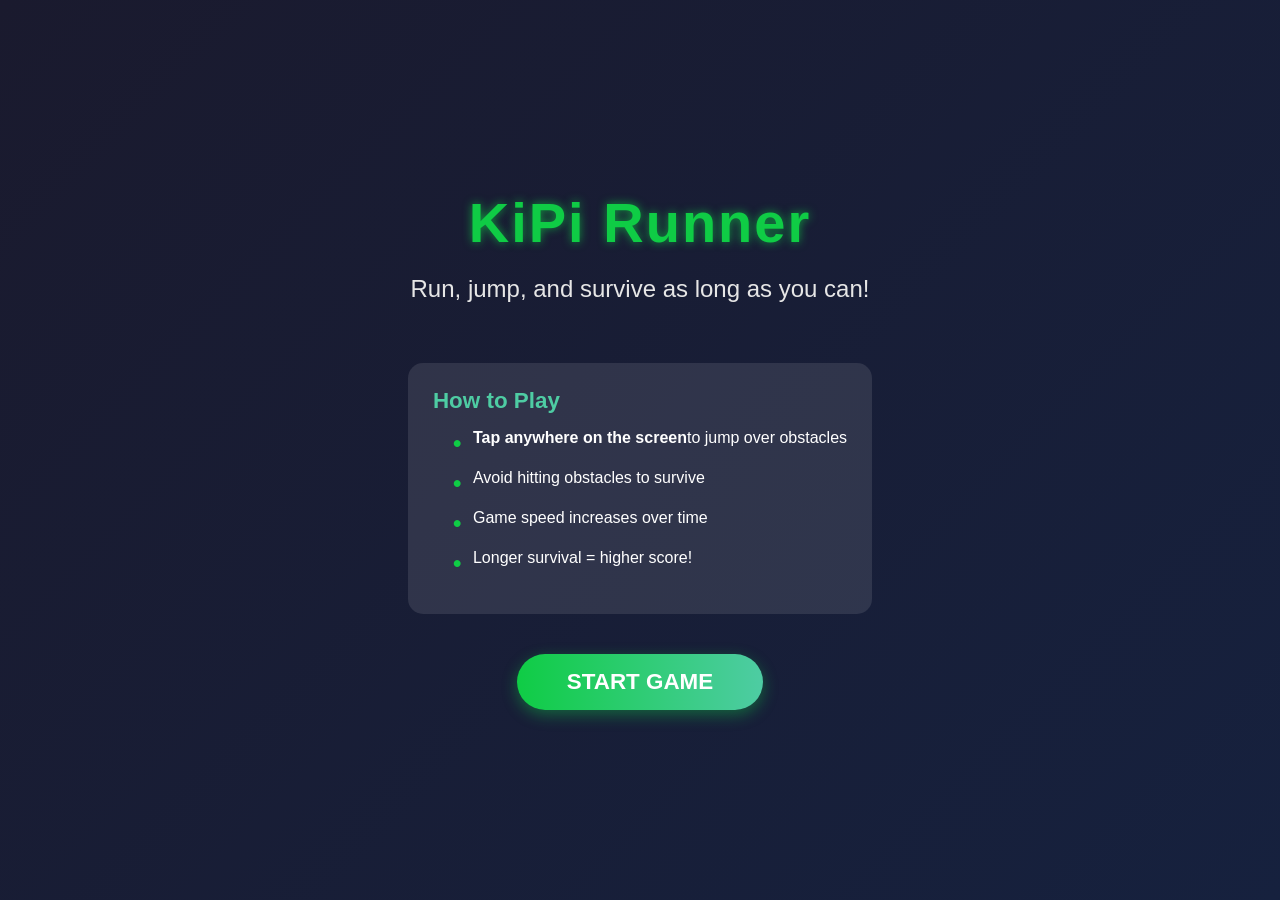
==== index.html @ 5b5e373e "Add files via upload" ====
<!DOCTYPE html>
<html lang="en">
<head>
  <meta charset="UTF-8" />
  <meta 
    name="viewport"
    content="width=device-width, initial-scale=1, maximum-scale=1, user-scalable=no"
  />
  <meta name="screen-orientation" content="landscape" />
  <title>KiPi Runner</title>
  <style>
    * {
      box-sizing: border-box;
      margin: 0;
      padding: 0;
      font-family: 'Segoe UI', Tahoma, Geneva, Verdana, sans-serif;
      touch-action: manipulation;
    }
    
    body {
      margin: 0;
      overflow: hidden;
      background: #1a1a2e;
      color: white;
      -webkit-tap-highlight-color: transparent;
    }

    canvas {
      display: block;
      touch-action: none;
    }

    .overlay {
      position: absolute;
      top: 0; 
      left: 0;
      width: 100%; 
      height: 100%;
      background: linear-gradient(135deg, #1a1a2e, #16213e);
      display: flex;
      flex-direction: column;
      align-items: center;
      justify-content: center;
      z-index: 10;
      text-align: center;
      padding: 20px;
      opacity: 1;
      transition: opacity 0.5s ease;
    }

    .overlay.hidden {
      opacity: 0;
      pointer-events: none;
    }

    .title {
      font-size: 3.5rem;
      margin-bottom: 20px;
      color: #0fcc45;
      text-shadow: 0 0 10px rgba(15, 204, 69, 0.7);
      letter-spacing: 2px;
    }

    .subtitle {
      font-size: 1.5rem;
      margin-bottom: 40px;
      color: #e6e6e6;
      max-width: 500px;
    }

    .instructions {
      background: rgba(255, 255, 255, 0.1);
      border-radius: 15px;
      padding: 25px;
      margin: 20px 0;
      max-width: 500px;
      text-align: left;
    }

    .instructions h3 {
      color: #4ecca3;
      margin-bottom: 15px;
      font-size: 1.4rem;
    }

    .instructions ul {
      list-style-type: none;
      padding-left: 20px;
    }

    .instructions li {
      margin: 12px 0;
      display: flex;
      align-items: flex-start;
    }

    .instructions li::before {
      content: "•";
      color: #0fcc45;
      font-weight: bold;
      display: inline-block;
      width: 20px;
      font-size: 1.5rem;
    }

    .start-btn {
      background: linear-gradient(to right, #0fcc45, #4ecca3);
      color: white;
      border: none;
      padding: 15px 50px;
      font-size: 1.4rem;
      border-radius: 50px;
      cursor: pointer;
      margin-top: 20px;
      box-shadow: 0 5px 15px rgba(15, 204, 69, 0.4);
      transition: all 0.3s ease;
      font-weight: bold;
    }

    .start-btn:hover {
      transform: translateY(-3px);
      box-shadow: 0 8px 20px rgba(15, 204, 69, 0.6);
    }

    #rotateNotice {
      position: absolute;
      top: 0; 
      left: 0;
      width: 100%; 
      height: 100%;
      background: linear-gradient(135deg, #16213e, #0f3460);
      display: none;
      flex-direction: column;
      align-items: center;
      justify-content: center;
      text-align: center;
      padding: 20px;
      z-index: 20;
      font-size: calc(16px + 2vw);
      line-height: 1.5;
    }

    .rotate-icon {
      font-size: 5rem;
      margin-bottom: 30px;
      animation: rotate 2s infinite linear;
      color: #0fcc45;
    }

    @keyframes rotate {
      from { transform: rotate(0deg); }
      to { transform: rotate(90deg); }
    }

    .game-stats {
      position: absolute;
      top: 20px;
      left: 20px;
      z-index: 5;
      pointer-events: none;
    }

    .stat {
      font-size: 1.2rem;
      margin-bottom: 10px;
      background: rgba(0, 0, 0, 0.5);
      padding: 8px 15px;
      border-radius: 10px;
      display: inline-block;
    }

    .credit {
      position: absolute;
      bottom: 20px;
      right: 20px;
      font-size: 1rem;
      color: rgba(255, 255, 255, 0.7);
      background: rgba(0, 0, 0, 0.3);
      padding: 5px 10px;
      border-radius: 5px;
      pointer-events: none;
    }

    .controls {
      position: absolute;
      bottom: 20px;
      left: 0;
      width: 100%;
      display: flex;
      justify-content: center;
      gap: 20px;
      z-index: 5;
    }

    .control-btn {
      width: 70px;
      height: 70px;
      border-radius: 50%;
      background: rgba(255, 255, 255, 0.2);
      border: 3px solid rgba(255, 255, 255, 0.5);
      display: flex;
      align-items: center;
      justify-content: center;
      font-size: 1.8rem;
      color: white;
      cursor: pointer;
      user-select: none;
    }

    .jump-btn {
      background: rgba(15, 204, 69, 0.3);
    }

    .volume-control {
      position: absolute;
      top: 20px;
      right: 20px;
      z-index: 5;
      background: rgba(0, 0, 0, 0.5);
      padding: 5px 10px;
      border-radius: 20px;
      display: flex;
      align-items: center;
      gap: 8px;
    }

    .volume-btn {
      width: 30px;
      height: 30px;
      border-radius: 50%;
      background: rgba(255, 255, 255, 0.2);
      display: flex;
      align-items: center;
      justify-content: center;
      font-size: 1.2rem;
      color: white;
      cursor: pointer;
    }

    .touch-notice {
      position: absolute;
      bottom: 100px;
      left: 0;
      width: 100%;
      text-align: center;
      font-size: 1.2rem;
      color: rgba(255, 255, 255, 0.7);
      pointer-events: none;
      animation: pulse 1.5s infinite;
    }

    @keyframes pulse {
      0% { opacity: 0.5; }
      50% { opacity: 1; }
      100% { opacity: 0.5; }
    }

    @media (max-width: 768px) {
      .title {
        font-size: 2.5rem;
      }
      
      .subtitle {
        font-size: 1.2rem;
      }
      
      .start-btn {
        padding: 12px 40px;
        font-size: 1.2rem;
      }
      
      .instructions {
        padding: 15px;
      }
      
      .control-btn {
        width: 60px;
        height: 60px;
        font-size: 1.5rem;
      }
      
      .touch-notice {
        font-size: 1rem;
        bottom: 80px;
      }
    }
  </style>
</head>
<body>
  <canvas id="gameCanvas"></canvas>
  <audio id="bgMusic" loop preload="auto">
    <source src="engine.mp3" type="audio/mpeg">
  </audio>

  <div class="overlay" id="startOverlay">
    <h1 class="title">KiPi Runner</h1>
    <p class="subtitle">Run, jump, and survive as long as you can!</p>
    
    <div class="instructions">
      <h3>How to Play</h3>
      <ul>
        <li><strong>Tap anywhere on the screen</strong> to jump over obstacles</li>
        <li>Avoid hitting obstacles to survive</li>
        <li>Game speed increases over time</li>
        <li>Longer survival = higher score!</li>
      </ul>
    </div>
    
    <button class="start-btn" onclick="startGame()">START GAME</button>
  </div>

  <div id="rotateNotice">
    <div class="rotate-icon">↻</div>
    <p>Please rotate your device to landscape mode</p>
    <p>Then tap to continue</p>
  </div>

  <div class="game-stats">
    <div class="stat" id="scoreDisplay">Score: 0</div>
    <div class="stat" id="speedDisplay">Speed: 1.00</div>
  </div>

  <div class="volume-control">
    <div class="volume-btn" id="volDown">-</div>
    <div class="volume-btn" id="volUp">+</div>
  </div>

  <div class="touch-notice" id="touchNotice">Tap anywhere to jump!</div>
  
  <div class="credit">Developed by Toha</div>
  
  <div class="controls">
    <div class="control-btn jump-btn" id="jumpBtn">↑</div>
  </div>

  <script>
    const canvas = document.getElementById("gameCanvas");
    const ctx = canvas.getContext("2d");
    const startOverlay = document.getElementById("startOverlay");
    const rotateNotice = document.getElementById("rotateNotice");
    const scoreDisplay = document.getElementById("scoreDisplay");
    const speedDisplay = document.getElementById("speedDisplay");
    const jumpBtn = document.getElementById("jumpBtn");
    const volDownBtn = document.getElementById("volDown");
    const volUpBtn = document.getElementById("volUp");
    const bgMusic = document.getElementById("bgMusic");
    const touchNotice = document.getElementById("touchNotice");
    
    // Set initial volume to 50%
    bgMusic.volume = 0.5;
    
    // Hide touch notice initially
    touchNotice.style.display = "none";

    function resize() {
      canvas.width = window.innerWidth;
      canvas.height = window.innerHeight;
    }
    window.addEventListener("resize", resize);
    resize();

    function goFullScreenAndLock() {
      const el = document.documentElement;
      const promise =
        el.requestFullscreen?.() ||
        el.webkitRequestFullscreen?.() ||
        el.msRequestFullscreen?.();

      if (promise) {
        promise.then(() => {
          if (screen.orientation && screen.orientation.lock) {
            screen.orientation.lock("landscape").catch(err => {
              console.warn("Orientation lock failed:", err);
            });
          }
        }).catch(err => {
          console.warn("Fullscreen request failed:", err);
        });
      }
    }

    function checkOrientation() {
      const isPortrait = window.innerHeight > window.innerWidth;
      rotateNotice.style.display = isPortrait ? "flex" : "none";
      
      // Auto-start in landscape if in WebView APK
      if (!isPortrait && isWebViewAPK() && !gameRunning) {
        setTimeout(startGame, 500);
      }
    }

    // Detect if we're in a WebView APK environment
    function isWebViewAPK() {
      const userAgent = navigator.userAgent.toLowerCase();
      // Check for Android WebView or iOS UIWebView/WKWebView
      return (userAgent.includes('wv') || 
             (userAgent.includes('android') && !userAgent.includes('chrome')) || 
             (userAgent.includes('iphone') && userAgent.includes('safari') && !userAgent.includes('chrome')));
    }

    window.addEventListener("orientationchange", checkOrientation);
    window.addEventListener("resize", checkOrientation);

    let gameRunning = false,
        lastTime = 0,
        score = 0,
        gameSpeed = 1,
        obstacles = [],
        obstacleTimer = 0;

    const player = {
      x: 50, y: 0,
      width: 50, height: 50,
      velocityY: 0,
      jumpForce: 15,
      gravity: 0.7,
      grounded: false
    };

    const clouds = [];
    const cloudCount = 8;
    for (let i = 0; i < cloudCount; i++) {
      clouds.push({
        x: Math.random() * canvas.width,
        y: Math.random() * canvas.height * 0.5,
        scale: 0.5 + Math.random() * 0.8
      });
    }

    function startGame() {
      if (gameRunning) return;
      
      // Auto-rotate on mobile
      if (isMobile()) {
        goFullScreenAndLock();
      }
      
      gameRunning = true;
      lastTime = 0;
      score = 0;
      gameSpeed = 1;
      obstacles = [];
      obstacleTimer = 0;
      player.y = canvas.height - 150;
      player.velocityY = 0;
      player.grounded = false;

      // Show touch notice on mobile
      touchNotice.style.display = isMobile() ? "block" : "none";

      // Start background music
      bgMusic.currentTime = 0;
      bgMusic.play().catch(e => {
        console.log("Autoplay blocked, user interaction required");
      });

      startOverlay.classList.add("hidden");

      requestAnimationFrame(gameLoop);
    }
    
    function isMobile() {
      return /Android|webOS|iPhone|iPad|iPod|BlackBerry|IEMobile|Opera Mini/i.test(navigator.userAgent);
    }

    function gameLoop(ts) {
      if (!gameRunning) return;
      if (!lastTime) lastTime = ts;
      const delta = ts - lastTime;
      lastTime = ts;

      gameSpeed += delta * 0.00005;
      score += gameSpeed * delta * 0.01;
      
      // Update UI stats
      scoreDisplay.textContent = `Score: ${Math.floor(score)}`;
      speedDisplay.textContent = `Speed: ${gameSpeed.toFixed(2)}`;

      // Sky gradient
      const grad = ctx.createLinearGradient(0, 0, 0, canvas.height);
      grad.addColorStop(0, "#87CEEB");
      grad.addColorStop(1, "#b0e0e6");
      ctx.fillStyle = grad;
      ctx.fillRect(0, 0, canvas.width, canvas.height);

      // Draw clouds
      clouds.forEach(c => {
        c.x -= 0.3 * gameSpeed;
        if (c.x < -200 * c.scale) {
          c.x = canvas.width + 50;
          c.y = Math.random() * canvas.height * 0.5;
        }
        ctx.fillStyle = "rgba(255,255,255,0.8)";
        ctx.beginPath();
        const cw = 150 * c.scale, ch = 60 * c.scale;
        ctx.ellipse(c.x, c.y, cw, ch, 0, 0, 2 * Math.PI);
        ctx.ellipse(c.x - cw * 0.6, c.y + ch * 0.1, cw * 0.7, ch * 0.7, 0, 0, 2 * Math.PI);
        ctx.ellipse(c.x + cw * 0.6, c.y + ch * 0.1, cw * 0.7, ch * 0.7, 0, 0, 2 * Math.PI);
        ctx.fill();
      });

      // Player physics
      player.velocityY += player.gravity;
      player.y += player.velocityY;
      if (player.y + player.height > canvas.height - 100) {
        player.y = canvas.height - 100 - player.height;
        player.velocityY = 0;
        player.grounded = true;
      } else {
        player.grounded = false;
      }

      // Ground
      ctx.fillStyle = "#654321";
      ctx.fillRect(0, canvas.height - 100, canvas.width, 100);
      
      // Draw grass on top of ground
      ctx.fillStyle = "#2a8a5c";
      ctx.fillRect(0, canvas.height - 100, canvas.width, 10);

      // Player character
      ctx.fillStyle = "#ff0000";
      ctx.fillRect(player.x, player.y, player.width, player.height);
      
      // Player details
      ctx.fillStyle = "#333";
      ctx.fillRect(player.x + 10, player.y + 10, 15, 15); // eye
      ctx.fillRect(player.x + 25, player.y + 30, 20, 10); // mouth

      // Generate obstacles
      obstacleTimer += delta;
      if (obstacleTimer > 1500) {
        const h = 40 + Math.random() * 30;
        obstacles.push({
          x: canvas.width,
          y: canvas.height - 100 - h,
          width: 20 + Math.random() * 30,
          height: h
        });
        obstacleTimer = 0;
      }

      // Process obstacles
      for (let i = obstacles.length - 1; i >= 0; i--) {
        const o = obstacles[i];
        o.x -= 6 * gameSpeed;
        
        // Collision detection
        if (player.x < o.x + o.width &&
            player.x + player.width > o.x &&
            player.y < o.y + o.height &&
            player.y + player.height > o.y) {
          return gameOver();
        }
        
        // Remove if off screen
        if (o.x + o.width < 0) {
          obstacles.splice(i, 1);
        } else {
          // Draw obstacle
          ctx.fillStyle = "#8B4513";
          ctx.fillRect(o.x, o.y, o.width, o.height);
          
          // Draw obstacle top
          ctx.fillStyle = "#5d2900";
          ctx.fillRect(o.x, o.y, o.width, 10);
        }
      }

      requestAnimationFrame(gameLoop);
    }

    // Jump function
    function jump() {
      if (player.grounded) {
        player.velocityY = -player.jumpForce;
        player.grounded = false;
        
        // Add jump effect
        ctx.fillStyle = "rgba(15, 204, 69, 0.3)";
        ctx.beginPath();
        ctx.arc(player.x + player.width/2, player.y + player.height, 30, 0, Math.PI * 2);
        ctx.fill();
      }
    }

    // Full-screen touch control
    canvas.addEventListener("touchstart", function(e) {
      e.preventDefault();
      
      // Check if touch is on UI elements
      const rect = canvas.getBoundingClientRect();
      const touchX = e.touches[0].clientX - rect.left;
      const touchY = e.touches[0].clientY - rect.top;
      
      // Define safe zones where touch doesn't trigger jump
      const isInVolumeControl = touchX > canvas.width - 100 && touchY < 100;
      const isInStatsArea = touchX < 200 && touchY < 100;
      
      if (!isInVolumeControl && !isInStatsArea) {
        jump();
      }
    }, { passive: false });

    // Full-screen click control for desktop
    canvas.addEventListener("click", function(e) {
      const rect = canvas.getBoundingClientRect();
      const clickX = e.clientX - rect.left;
      const clickY = e.clientY - rect.top;
      
      // Define safe zones where click doesn't trigger jump
      const isInVolumeControl = clickX > canvas.width - 100 && clickY < 100;
      const isInStatsArea = clickX < 200 && clickY < 100;
      
      if (!isInVolumeControl && !isInStatsArea) {
        jump();
      }
    });

    // Button controls
    jumpBtn.addEventListener("touchstart", e => {
      e.preventDefault();
      jump();
    }, { passive: false });
    
    jumpBtn.addEventListener("mousedown", e => {
      jump();
    });

    // Volume controls
    volDownBtn.addEventListener("click", () => {
      if (bgMusic.volume > 0.1) {
        bgMusic.volume -= 0.1;
      } else {
        bgMusic.volume = 0;
      }
    });
    
    volUpBtn.addEventListener("click", () => {
      if (bgMusic.volume < 0.9) {
        bgMusic.volume += 0.1;
      } else {
        bgMusic.volume = 1;
      }
    });

    function gameOver() {
      gameRunning = false;
      
      // Hide touch notice
      touchNotice.style.display = "none";
      
      // Stop background music
      bgMusic.pause();

      // Show game over overlay
      ctx.fillStyle = "rgba(0, 0, 0, 0.7)";
      ctx.fillRect(0, 0, canvas.width, canvas.height);
      
      ctx.fillStyle = "#fff";
      ctx.font = "bold 48px sans-serif";
      ctx.textAlign = "center";
      ctx.fillText("GAME OVER", canvas.width / 2, canvas.height / 2 - 40);
      
      ctx.font = "36px sans-serif";
      ctx.fillText(`Score: ${Math.floor(score)}`, canvas.width / 2, canvas.height / 2 + 20);
      
      ctx.font = "24px sans-serif";
      ctx.fillText("Tap anywhere to restart", canvas.width / 2, canvas.height / 2 + 80);
      
      // Set up restart
      canvas.addEventListener("click", restartGame);
      canvas.addEventListener("touchstart", restartGame);
    }
    
    function restartGame(e) {
      // Prevent restart if touch is on UI elements
      const rect = canvas.getBoundingClientRect();
      let touchX, touchY;
      
      if (e.type === "touchstart") {
        touchX = e.touches[0].clientX - rect.left;
        touchY = e.touches[0].clientY - rect.top;
      } else {
        touchX = e.clientX - rect.left;
        touchY = e.clientY - rect.top;
      }
      
      // Define safe zones where touch doesn't trigger restart
      const isInVolumeControl = touchX > canvas.width - 100 && touchY < 100;
      const isInStatsArea = touchX < 200 && touchY < 100;
      
      if (!isInVolumeControl && !isInStatsArea) {
        canvas.removeEventListener("click", restartGame);
        canvas.removeEventListener("touchstart", restartGame);
        startGame();
      }
    }

    // Initial setup
    checkOrientation();
    
    // Auto-start if in WebView APK and in landscape
    if (isWebViewAPK()) {
      const isPortrait = window.innerHeight > window.innerWidth;
      if (!isPortrait) {
        setTimeout(startGame, 1000);
      }
    }
  </script>
</body>
</html>
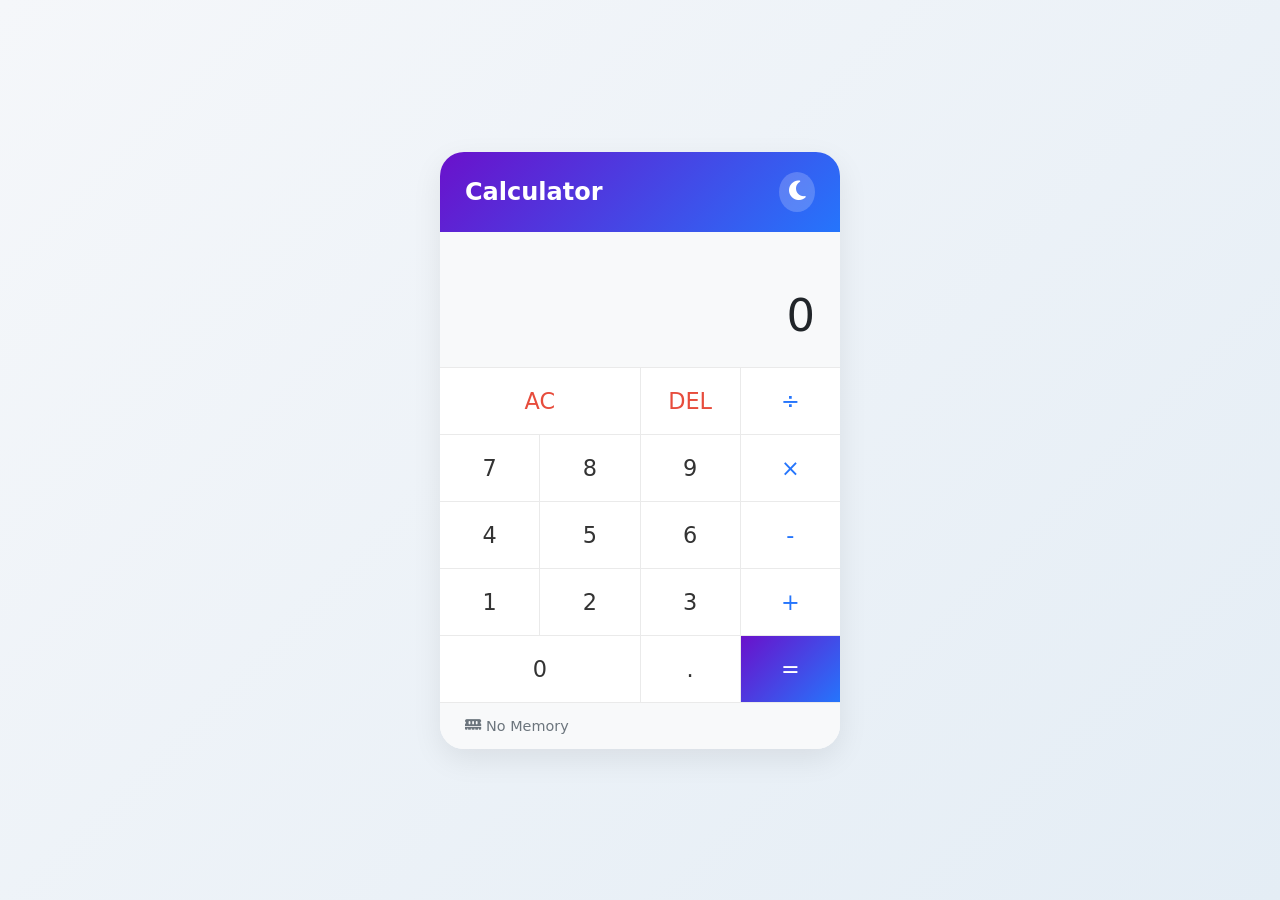
==== commit f3eda21e: "Add files via upload" ====
--- a/index.html
+++ b/index.html
@@ -1,712 +1,60 @@
 <!DOCTYPE html>
 <html lang="en">
 <head>
-  <meta charset="UTF-8" />
-  <meta 
-    name="viewport"
-    content="width=device-width, initial-scale=1, maximum-scale=1, user-scalable=no"
-  />
-  <meta name="screen-orientation" content="landscape" />
-  <title>KiPi Runner</title>
-  <style>
-    * {
-      box-sizing: border-box;
-      margin: 0;
-      padding: 0;
-      font-family: 'Segoe UI', Tahoma, Geneva, Verdana, sans-serif;
-      touch-action: manipulation;
-    }
-    
-    body {
-      margin: 0;
-      overflow: hidden;
-      background: #1a1a2e;
-      color: white;
-      -webkit-tap-highlight-color: transparent;
-    }
+    <meta charset="UTF-8">
+    <meta name="viewport" content="width=device-width, initial-scale=1.0">
+    <title>Calculator</title>
+    <link rel="stylesheet" href="https://cdnjs.cloudflare.com/ajax/libs/font-awesome/6.4.0/css/all.min.css">
 
-    canvas {
-      display: block;
-      touch-action: none;
-    }
+    <link rel="stylesheet" href="styles.css" />
 
-    .overlay {
-      position: absolute;
-      top: 0; 
-      left: 0;
-      width: 100%; 
-      height: 100%;
-      background: linear-gradient(135deg, #1a1a2e, #16213e);
-      display: flex;
-      flex-direction: column;
-      align-items: center;
-      justify-content: center;
-      z-index: 10;
-      text-align: center;
-      padding: 20px;
-      opacity: 1;
-      transition: opacity 0.5s ease;
-    }
-
-    .overlay.hidden {
-      opacity: 0;
-      pointer-events: none;
-    }
-
-    .title {
-      font-size: 3.5rem;
-      margin-bottom: 20px;
-      color: #0fcc45;
-      text-shadow: 0 0 10px rgba(15, 204, 69, 0.7);
-      letter-spacing: 2px;
-    }
-
-    .subtitle {
-      font-size: 1.5rem;
-      margin-bottom: 40px;
-      color: #e6e6e6;
-      max-width: 500px;
-    }
-
-    .instructions {
-      background: rgba(255, 255, 255, 0.1);
-      border-radius: 15px;
-      padding: 25px;
-      margin: 20px 0;
-      max-width: 500px;
-      text-align: left;
-    }
-
-    .instructions h3 {
-      color: #4ecca3;
-      margin-bottom: 15px;
-      font-size: 1.4rem;
-    }
-
-    .instructions ul {
-      list-style-type: none;
-      padding-left: 20px;
-    }
-
-    .instructions li {
-      margin: 12px 0;
-      display: flex;
-      align-items: flex-start;
-    }
-
-    .instructions li::before {
-      content: "•";
-      color: #0fcc45;
-      font-weight: bold;
-      display: inline-block;
-      width: 20px;
-      font-size: 1.5rem;
-    }
-
-    .start-btn {
-      background: linear-gradient(to right, #0fcc45, #4ecca3);
-      color: white;
-      border: none;
-      padding: 15px 50px;
-      font-size: 1.4rem;
-      border-radius: 50px;
-      cursor: pointer;
-      margin-top: 20px;
-      box-shadow: 0 5px 15px rgba(15, 204, 69, 0.4);
-      transition: all 0.3s ease;
-      font-weight: bold;
-    }
-
-    .start-btn:hover {
-      transform: translateY(-3px);
-      box-shadow: 0 8px 20px rgba(15, 204, 69, 0.6);
-    }
-
-    #rotateNotice {
-      position: absolute;
-      top: 0; 
-      left: 0;
-      width: 100%; 
-      height: 100%;
-      background: linear-gradient(135deg, #16213e, #0f3460);
-      display: none;
-      flex-direction: column;
-      align-items: center;
-      justify-content: center;
-      text-align: center;
-      padding: 20px;
-      z-index: 20;
-      font-size: calc(16px + 2vw);
-      line-height: 1.5;
-    }
-
-    .rotate-icon {
-      font-size: 5rem;
-      margin-bottom: 30px;
-      animation: rotate 2s infinite linear;
-      color: #0fcc45;
-    }
-
-    @keyframes rotate {
-      from { transform: rotate(0deg); }
-      to { transform: rotate(90deg); }
-    }
-
-    .game-stats {
-      position: absolute;
-      top: 20px;
-      left: 20px;
-      z-index: 5;
-      pointer-events: none;
-    }
-
-    .stat {
-      font-size: 1.2rem;
-      margin-bottom: 10px;
-      background: rgba(0, 0, 0, 0.5);
-      padding: 8px 15px;
-      border-radius: 10px;
-      display: inline-block;
-    }
-
-    .credit {
-      position: absolute;
-      bottom: 20px;
-      right: 20px;
-      font-size: 1rem;
-      color: rgba(255, 255, 255, 0.7);
-      background: rgba(0, 0, 0, 0.3);
-      padding: 5px 10px;
-      border-radius: 5px;
-      pointer-events: none;
-    }
-
-    .controls {
-      position: absolute;
-      bottom: 20px;
-      left: 0;
-      width: 100%;
-      display: flex;
-      justify-content: center;
-      gap: 20px;
-      z-index: 5;
-    }
-
-    .control-btn {
-      width: 70px;
-      height: 70px;
-      border-radius: 50%;
-      background: rgba(255, 255, 255, 0.2);
-      border: 3px solid rgba(255, 255, 255, 0.5);
-      display: flex;
-      align-items: center;
-      justify-content: center;
-      font-size: 1.8rem;
-      color: white;
-      cursor: pointer;
-      user-select: none;
-    }
-
-    .jump-btn {
-      background: rgba(15, 204, 69, 0.3);
-    }
-
-    .volume-control {
-      position: absolute;
-      top: 20px;
-      right: 20px;
-      z-index: 5;
-      background: rgba(0, 0, 0, 0.5);
-      padding: 5px 10px;
-      border-radius: 20px;
-      display: flex;
-      align-items: center;
-      gap: 8px;
-    }
-
-    .volume-btn {
-      width: 30px;
-      height: 30px;
-      border-radius: 50%;
-      background: rgba(255, 255, 255, 0.2);
-      display: flex;
-      align-items: center;
-      justify-content: center;
-      font-size: 1.2rem;
-      color: white;
-      cursor: pointer;
-    }
-
-    .touch-notice {
-      position: absolute;
-      bottom: 100px;
-      left: 0;
-      width: 100%;
-      text-align: center;
-      font-size: 1.2rem;
-      color: rgba(255, 255, 255, 0.7);
-      pointer-events: none;
-      animation: pulse 1.5s infinite;
-    }
-
-    @keyframes pulse {
-      0% { opacity: 0.5; }
-      50% { opacity: 1; }
-      100% { opacity: 0.5; }
-    }
-
-    @media (max-width: 768px) {
-      .title {
-        font-size: 2.5rem;
-      }
-      
-      .subtitle {
-        font-size: 1.2rem;
-      }
-      
-      .start-btn {
-        padding: 12px 40px;
-        font-size: 1.2rem;
-      }
-      
-      .instructions {
-        padding: 15px;
-      }
-      
-      .control-btn {
-        width: 60px;
-        height: 60px;
-        font-size: 1.5rem;
-      }
-      
-      .touch-notice {
-        font-size: 1rem;
-        bottom: 80px;
-      }
-    }
-  </style>
 </head>
 <body>
-  <canvas id="gameCanvas"></canvas>
-  <audio id="bgMusic" loop preload="auto">
-    <source src="engine.mp3" type="audio/mpeg">
-  </audio>
+    <div class="calculator-container">
+        <div class="calculator-header">
+            <div class="app-title">Calculator</div>
+            <button class="theme-toggle" id="themeToggle">
+                <i class="fas fa-moon"></i>
+            </button>
+        </div>
+        
+        <div class="display">
+            <div class="previous-operand"></div>
+            <div class="current-operand">0</div>
+        </div>
+        
+        <div class="buttons-grid">
+            <button class="clear span-two">AC</button>
+            <button class="delete">DEL</button>
+            <button class="operation">÷</button>
+            
+            <button>7</button>
+            <button>8</button>
+            <button>9</button>
+            <button class="operation">×</button>
+            
+            <button>4</button>
+            <button>5</button>
+            <button>6</button>
+            <button class="operation">-</button>
+            
+            <button>1</button>
+            <button>2</button>
+            <button>3</button>
+            <button class="operation">+</button>
+            
+            <button class="span-two">0</button>
+            <button>.</button>
+            <button class="equals">=</button>
+        </div>
+        
+        <div class="calculator-footer">
+            <div class="memory-indicator" id="memoryIndicator">
+                <i class="fas fa-memory"></i> <span></span>
+        </div>
 
-  <div class="overlay" id="startOverlay">
-    <h1 class="title">KiPi Runner</h1>
-    <p class="subtitle">Run, jump, and survive as long as you can!</p>
     
-    <div class="instructions">
-      <h3>How to Play</h3>
-      <ul>
-        <li><strong>Tap anywhere on the screen</strong> to jump over obstacles</li>
-        <li>Avoid hitting obstacles to survive</li>
-        <li>Game speed increases over time</li>
-        <li>Longer survival = higher score!</li>
-      </ul>
-    </div>
-    
-    <button class="start-btn" onclick="startGame()">START GAME</button>
-  </div>
+  <script src="script.js"></script>
 
-  <div id="rotateNotice">
-    <div class="rotate-icon">↻</div>
-    <p>Please rotate your device to landscape mode</p>
-    <p>Then tap to continue</p>
-  </div>
-
-  <div class="game-stats">
-    <div class="stat" id="scoreDisplay">Score: 0</div>
-    <div class="stat" id="speedDisplay">Speed: 1.00</div>
-  </div>
-
-  <div class="volume-control">
-    <div class="volume-btn" id="volDown">-</div>
-    <div class="volume-btn" id="volUp">+</div>
-  </div>
-
-  <div class="touch-notice" id="touchNotice">Tap anywhere to jump!</div>
-  
-  <div class="credit">Developed by Toha</div>
-  
-  <div class="controls">
-    <div class="control-btn jump-btn" id="jumpBtn">↑</div>
-  </div>
-
-  <script>
-    const canvas = document.getElementById("gameCanvas");
-    const ctx = canvas.getContext("2d");
-    const startOverlay = document.getElementById("startOverlay");
-    const rotateNotice = document.getElementById("rotateNotice");
-    const scoreDisplay = document.getElementById("scoreDisplay");
-    const speedDisplay = document.getElementById("speedDisplay");
-    const jumpBtn = document.getElementById("jumpBtn");
-    const volDownBtn = document.getElementById("volDown");
-    const volUpBtn = document.getElementById("volUp");
-    const bgMusic = document.getElementById("bgMusic");
-    const touchNotice = document.getElementById("touchNotice");
-    
-    // Set initial volume to 50%
-    bgMusic.volume = 0.5;
-    
-    // Hide touch notice initially
-    touchNotice.style.display = "none";
-
-    function resize() {
-      canvas.width = window.innerWidth;
-      canvas.height = window.innerHeight;
-    }
-    window.addEventListener("resize", resize);
-    resize();
-
-    function goFullScreenAndLock() {
-      const el = document.documentElement;
-      const promise =
-        el.requestFullscreen?.() ||
-        el.webkitRequestFullscreen?.() ||
-        el.msRequestFullscreen?.();
-
-      if (promise) {
-        promise.then(() => {
-          if (screen.orientation && screen.orientation.lock) {
-            screen.orientation.lock("landscape").catch(err => {
-              console.warn("Orientation lock failed:", err);
-            });
-          }
-        }).catch(err => {
-          console.warn("Fullscreen request failed:", err);
-        });
-      }
-    }
-
-    function checkOrientation() {
-      const isPortrait = window.innerHeight > window.innerWidth;
-      rotateNotice.style.display = isPortrait ? "flex" : "none";
-      
-      // Auto-start in landscape if in WebView APK
-      if (!isPortrait && isWebViewAPK() && !gameRunning) {
-        setTimeout(startGame, 500);
-      }
-    }
-
-    // Detect if we're in a WebView APK environment
-    function isWebViewAPK() {
-      const userAgent = navigator.userAgent.toLowerCase();
-      // Check for Android WebView or iOS UIWebView/WKWebView
-      return (userAgent.includes('wv') || 
-             (userAgent.includes('android') && !userAgent.includes('chrome')) || 
-             (userAgent.includes('iphone') && userAgent.includes('safari') && !userAgent.includes('chrome')));
-    }
-
-    window.addEventListener("orientationchange", checkOrientation);
-    window.addEventListener("resize", checkOrientation);
-
-    let gameRunning = false,
-        lastTime = 0,
-        score = 0,
-        gameSpeed = 1,
-        obstacles = [],
-        obstacleTimer = 0;
-
-    const player = {
-      x: 50, y: 0,
-      width: 50, height: 50,
-      velocityY: 0,
-      jumpForce: 15,
-      gravity: 0.7,
-      grounded: false
-    };
-
-    const clouds = [];
-    const cloudCount = 8;
-    for (let i = 0; i < cloudCount; i++) {
-      clouds.push({
-        x: Math.random() * canvas.width,
-        y: Math.random() * canvas.height * 0.5,
-        scale: 0.5 + Math.random() * 0.8
-      });
-    }
-
-    function startGame() {
-      if (gameRunning) return;
-      
-      // Auto-rotate on mobile
-      if (isMobile()) {
-        goFullScreenAndLock();
-      }
-      
-      gameRunning = true;
-      lastTime = 0;
-      score = 0;
-      gameSpeed = 1;
-      obstacles = [];
-      obstacleTimer = 0;
-      player.y = canvas.height - 150;
-      player.velocityY = 0;
-      player.grounded = false;
-
-      // Show touch notice on mobile
-      touchNotice.style.display = isMobile() ? "block" : "none";
-
-      // Start background music
-      bgMusic.currentTime = 0;
-      bgMusic.play().catch(e => {
-        console.log("Autoplay blocked, user interaction required");
-      });
-
-      startOverlay.classList.add("hidden");
-
-      requestAnimationFrame(gameLoop);
-    }
-    
-    function isMobile() {
-      return /Android|webOS|iPhone|iPad|iPod|BlackBerry|IEMobile|Opera Mini/i.test(navigator.userAgent);
-    }
-
-    function gameLoop(ts) {
-      if (!gameRunning) return;
-      if (!lastTime) lastTime = ts;
-      const delta = ts - lastTime;
-      lastTime = ts;
-
-      gameSpeed += delta * 0.00005;
-      score += gameSpeed * delta * 0.01;
-      
-      // Update UI stats
-      scoreDisplay.textContent = `Score: ${Math.floor(score)}`;
-      speedDisplay.textContent = `Speed: ${gameSpeed.toFixed(2)}`;
-
-      // Sky gradient
-      const grad = ctx.createLinearGradient(0, 0, 0, canvas.height);
-      grad.addColorStop(0, "#87CEEB");
-      grad.addColorStop(1, "#b0e0e6");
-      ctx.fillStyle = grad;
-      ctx.fillRect(0, 0, canvas.width, canvas.height);
-
-      // Draw clouds
-      clouds.forEach(c => {
-        c.x -= 0.3 * gameSpeed;
-        if (c.x < -200 * c.scale) {
-          c.x = canvas.width + 50;
-          c.y = Math.random() * canvas.height * 0.5;
-        }
-        ctx.fillStyle = "rgba(255,255,255,0.8)";
-        ctx.beginPath();
-        const cw = 150 * c.scale, ch = 60 * c.scale;
-        ctx.ellipse(c.x, c.y, cw, ch, 0, 0, 2 * Math.PI);
-        ctx.ellipse(c.x - cw * 0.6, c.y + ch * 0.1, cw * 0.7, ch * 0.7, 0, 0, 2 * Math.PI);
-        ctx.ellipse(c.x + cw * 0.6, c.y + ch * 0.1, cw * 0.7, ch * 0.7, 0, 0, 2 * Math.PI);
-        ctx.fill();
-      });
-
-      // Player physics
-      player.velocityY += player.gravity;
-      player.y += player.velocityY;
-      if (player.y + player.height > canvas.height - 100) {
-        player.y = canvas.height - 100 - player.height;
-        player.velocityY = 0;
-        player.grounded = true;
-      } else {
-        player.grounded = false;
-      }
-
-      // Ground
-      ctx.fillStyle = "#654321";
-      ctx.fillRect(0, canvas.height - 100, canvas.width, 100);
-      
-      // Draw grass on top of ground
-      ctx.fillStyle = "#2a8a5c";
-      ctx.fillRect(0, canvas.height - 100, canvas.width, 10);
-
-      // Player character
-      ctx.fillStyle = "#ff0000";
-      ctx.fillRect(player.x, player.y, player.width, player.height);
-      
-      // Player details
-      ctx.fillStyle = "#333";
-      ctx.fillRect(player.x + 10, player.y + 10, 15, 15); // eye
-      ctx.fillRect(player.x + 25, player.y + 30, 20, 10); // mouth
-
-      // Generate obstacles
-      obstacleTimer += delta;
-      if (obstacleTimer > 1500) {
-        const h = 40 + Math.random() * 30;
-        obstacles.push({
-          x: canvas.width,
-          y: canvas.height - 100 - h,
-          width: 20 + Math.random() * 30,
-          height: h
-        });
-        obstacleTimer = 0;
-      }
-
-      // Process obstacles
-      for (let i = obstacles.length - 1; i >= 0; i--) {
-        const o = obstacles[i];
-        o.x -= 6 * gameSpeed;
-        
-        // Collision detection
-        if (player.x < o.x + o.width &&
-            player.x + player.width > o.x &&
-            player.y < o.y + o.height &&
-            player.y + player.height > o.y) {
-          return gameOver();
-        }
-        
-        // Remove if off screen
-        if (o.x + o.width < 0) {
-          obstacles.splice(i, 1);
-        } else {
-          // Draw obstacle
-          ctx.fillStyle = "#8B4513";
-          ctx.fillRect(o.x, o.y, o.width, o.height);
-          
-          // Draw obstacle top
-          ctx.fillStyle = "#5d2900";
-          ctx.fillRect(o.x, o.y, o.width, 10);
-        }
-      }
-
-      requestAnimationFrame(gameLoop);
-    }
-
-    // Jump function
-    function jump() {
-      if (player.grounded) {
-        player.velocityY = -player.jumpForce;
-        player.grounded = false;
-        
-        // Add jump effect
-        ctx.fillStyle = "rgba(15, 204, 69, 0.3)";
-        ctx.beginPath();
-        ctx.arc(player.x + player.width/2, player.y + player.height, 30, 0, Math.PI * 2);
-        ctx.fill();
-      }
-    }
-
-    // Full-screen touch control
-    canvas.addEventListener("touchstart", function(e) {
-      e.preventDefault();
-      
-      // Check if touch is on UI elements
-      const rect = canvas.getBoundingClientRect();
-      const touchX = e.touches[0].clientX - rect.left;
-      const touchY = e.touches[0].clientY - rect.top;
-      
-      // Define safe zones where touch doesn't trigger jump
-      const isInVolumeControl = touchX > canvas.width - 100 && touchY < 100;
-      const isInStatsArea = touchX < 200 && touchY < 100;
-      
-      if (!isInVolumeControl && !isInStatsArea) {
-        jump();
-      }
-    }, { passive: false });
-
-    // Full-screen click control for desktop
-    canvas.addEventListener("click", function(e) {
-      const rect = canvas.getBoundingClientRect();
-      const clickX = e.clientX - rect.left;
-      const clickY = e.clientY - rect.top;
-      
-      // Define safe zones where click doesn't trigger jump
-      const isInVolumeControl = clickX > canvas.width - 100 && clickY < 100;
-      const isInStatsArea = clickX < 200 && clickY < 100;
-      
-      if (!isInVolumeControl && !isInStatsArea) {
-        jump();
-      }
-    });
-
-    // Button controls
-    jumpBtn.addEventListener("touchstart", e => {
-      e.preventDefault();
-      jump();
-    }, { passive: false });
-    
-    jumpBtn.addEventListener("mousedown", e => {
-      jump();
-    });
-
-    // Volume controls
-    volDownBtn.addEventListener("click", () => {
-      if (bgMusic.volume > 0.1) {
-        bgMusic.volume -= 0.1;
-      } else {
-        bgMusic.volume = 0;
-      }
-    });
-    
-    volUpBtn.addEventListener("click", () => {
-      if (bgMusic.volume < 0.9) {
-        bgMusic.volume += 0.1;
-      } else {
-        bgMusic.volume = 1;
-      }
-    });
-
-    function gameOver() {
-      gameRunning = false;
-      
-      // Hide touch notice
-      touchNotice.style.display = "none";
-      
-      // Stop background music
-      bgMusic.pause();
-
-      // Show game over overlay
-      ctx.fillStyle = "rgba(0, 0, 0, 0.7)";
-      ctx.fillRect(0, 0, canvas.width, canvas.height);
-      
-      ctx.fillStyle = "#fff";
-      ctx.font = "bold 48px sans-serif";
-      ctx.textAlign = "center";
-      ctx.fillText("GAME OVER", canvas.width / 2, canvas.height / 2 - 40);
-      
-      ctx.font = "36px sans-serif";
-      ctx.fillText(`Score: ${Math.floor(score)}`, canvas.width / 2, canvas.height / 2 + 20);
-      
-      ctx.font = "24px sans-serif";
-      ctx.fillText("Tap anywhere to restart", canvas.width / 2, canvas.height / 2 + 80);
-      
-      // Set up restart
-      canvas.addEventListener("click", restartGame);
-      canvas.addEventListener("touchstart", restartGame);
-    }
-    
-    function restartGame(e) {
-      // Prevent restart if touch is on UI elements
-      const rect = canvas.getBoundingClientRect();
-      let touchX, touchY;
-      
-      if (e.type === "touchstart") {
-        touchX = e.touches[0].clientX - rect.left;
-        touchY = e.touches[0].clientY - rect.top;
-      } else {
-        touchX = e.clientX - rect.left;
-        touchY = e.clientY - rect.top;
-      }
-      
-      // Define safe zones where touch doesn't trigger restart
-      const isInVolumeControl = touchX > canvas.width - 100 && touchY < 100;
-      const isInStatsArea = touchX < 200 && touchY < 100;
-      
-      if (!isInVolumeControl && !isInStatsArea) {
-        canvas.removeEventListener("click", restartGame);
-        canvas.removeEventListener("touchstart", restartGame);
-        startGame();
-      }
-    }
-
-    // Initial setup
-    checkOrientation();
-    
-    // Auto-start if in WebView APK and in landscape
-    if (isWebViewAPK()) {
-      const isPortrait = window.innerHeight > window.innerWidth;
-      if (!isPortrait) {
-        setTimeout(startGame, 1000);
-      }
-    }
-  </script>
 </body>
 </html>
--- a/styles.css
+++ b/styles.css
@@ -0,0 +1,244 @@
+
+        * {
+            margin: 0;
+            padding: 0;
+            box-sizing: border-box;
+            font-family: 'Segoe UI', system-ui, -apple-system, sans-serif;
+        }
+        
+        body {
+            background: linear-gradient(135deg, #f5f7fa 0%, #e4edf5 100%);
+            display: flex;
+            justify-content: center;
+            align-items: center;
+            min-height: 100vh;
+            padding: 20px;
+        }
+        
+        .calculator-container {
+            max-width: 400px;
+            width: 100%;
+            background-color: white;
+            border-radius: 24px;
+            box-shadow: 0 10px 30px rgba(0, 0, 0, 0.08);
+            overflow: hidden;
+        }
+        
+        .calculator-header {
+            background: linear-gradient(135deg, #6a11cb 0%, #2575fc 100%);
+            color: white;
+            padding: 20px 25px;
+            display: flex;
+            justify-content: space-between;
+            align-items: center;
+        }
+        
+        .app-title {
+            font-size: 1.5rem;
+            font-weight: 600;
+        }
+        
+        .theme-toggle {
+            background: rgba(255, 255, 255, 0.2);
+            border: none;
+            color: white;
+            width: 36px;
+            height: 36px;
+            border-radius: 50%;
+            display: flex;
+            align-items: center;
+            justify-content: center;
+            cursor: pointer;
+            transition: all 0.3s ease;
+        }
+        
+        .theme-toggle:hover {
+            background: rgba(255, 255, 255, 0.3);
+        }
+        
+        .display {
+            padding: 25px;
+            background-color: #f8f9fa;
+            text-align: right;
+            border-bottom: 1px solid #eaeaea;
+        }
+        
+        .previous-operand {
+            color: #6c757d;
+            font-size: 1.1rem;
+            min-height: 1.5rem;
+            margin-bottom: 8px;
+            overflow: hidden;
+            text-overflow: ellipsis;
+        }
+        
+        .current-operand {
+            color: #212529;
+            font-size: 2.8rem;
+            font-weight: 300;
+            overflow: hidden;
+            text-overflow: ellipsis;
+        }
+        
+        .buttons-grid {
+            display: grid;
+            grid-template-columns: repeat(4, 1fr);
+            grid-gap: 1px;
+            background-color: #eaeaea;
+        }
+        
+        button {
+            background-color: white;
+            border: none;
+            color: #333;
+            cursor: pointer;
+            font-size: 1.4rem;
+            font-weight: 500;
+            padding: 20px 0;
+            transition: all 0.2s ease;
+            outline: none;
+            position: relative;
+            overflow: hidden;
+        }
+        
+        button::after {
+            content: '';
+            position: absolute;
+            top: 50%;
+            left: 50%;
+            width: 5px;
+            height: 5px;
+            background: rgba(0, 0, 0, 0.1);
+            opacity: 0;
+            border-radius: 100%;
+            transform: scale(1, 1) translate(-50%);
+            transform-origin: 50% 50%;
+        }
+        
+        button:focus::after {
+            animation: ripple 1s ease-out;
+        }
+        
+        @keyframes ripple {
+            0% {
+                transform: scale(0, 0);
+                opacity: 0.5;
+            }
+            100% {
+                transform: scale(100, 100);
+                opacity: 0;
+            }
+        }
+        
+        button:hover {
+            background-color: #f8f9fa;
+        }
+        
+        button:active {
+            background-color: #e9ecef;
+        }
+        
+        .operation {
+            color: #2575fc;
+            font-weight: 500;
+        }
+        
+        .equals {
+            background: linear-gradient(135deg, #6a11cb 0%, #2575fc 100%);
+            color: white;
+        }
+        
+        .equals:hover {
+            background: linear-gradient(135deg, #5a0db5 0%, #1c68e6 100%);
+        }
+        
+        .clear, .delete {
+            color: #e74c3c;
+        }
+        
+        .span-two {
+            grid-column: span 2;
+        }
+        
+        .calculator-footer {
+            padding: 15px 25px;
+            background-color: #f8f9fa;
+            border-top: 1px solid #eaeaea;
+            display: flex;
+            justify-content: space-between;
+            align-items: center;
+            color: #6c757d;
+            font-size: 0.9rem;
+        }
+        
+        .memory-indicator {
+            display: flex;
+            align-items: center;
+            gap: 5px;
+        }
+        
+        .memory-indicator.active {
+            color: #2575fc;
+        }
+        
+        @media (max-width: 480px) {
+            .calculator-container {
+                max-width: 100%;
+            }
+            
+            button {
+                padding: 18px 0;
+                font-size: 1.3rem;
+            }
+            
+            .current-operand {
+                font-size: 2.5rem;
+            }
+        }
+        
+        /* Dark mode styles */
+        body.dark-mode {
+            background: linear-gradient(135deg, #232526 0%, #414345 100%);
+        }
+        
+        body.dark-mode .calculator-container {
+            background-color: #2d3748;
+            color: #e2e8f0;
+        }
+        
+        body.dark-mode .display {
+            background-color: #1a202c;
+            border-bottom-color: #4a5568;
+        }
+        
+        body.dark-mode .current-operand {
+            color: #f7fafc;
+        }
+        
+        body.dark-mode .previous-operand {
+            color: #a0aec0;
+        }
+        
+        body.dark-mode .buttons-grid {
+            background-color: #4a5568;
+        }
+        
+        body.dark-mode button {
+            background-color: #2d3748;
+            color: #e2e8f0;
+        }
+        
+        body.dark-mode button:hover {
+            background-color: #4a5568;
+        }
+        
+        body.dark-mode button:active {
+            background-color: #1a202c;
+        }
+        
+        body.dark-mode .calculator-footer {
+            background-color: #1a202c;
+            border-top-color: #4a5568;
+            color: #a0aec0;
+        }
+   
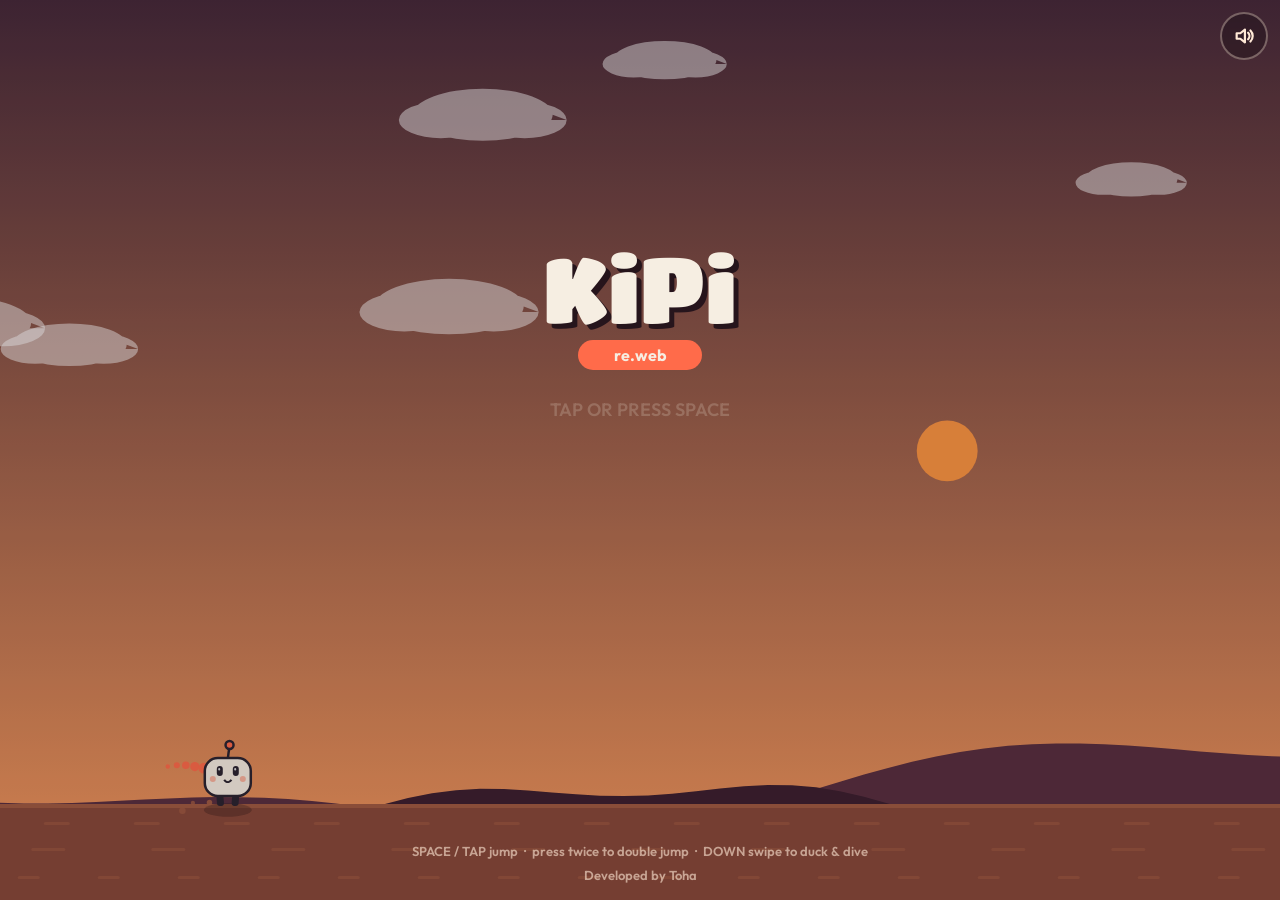
==== commit 175a13c7: "Add files via upload" ====
--- a/index.html
+++ b/index.html
@@ -1,60 +1,30 @@
 <!DOCTYPE html>
 <html lang="en">
 <head>
-    <meta charset="UTF-8">
-    <meta name="viewport" content="width=device-width, initial-scale=1.0">
-    <title>Calculator</title>
-    <link rel="stylesheet" href="https://cdnjs.cloudflare.com/ajax/libs/font-awesome/6.4.0/css/all.min.css">
-
-    <link rel="stylesheet" href="styles.css" />
+  <meta charset="UTF-8"/>
+  <meta name="viewport" content="width=device-width, initial-scale=1, maximum-scale=1, user-scalable=no"/>
+  <meta name="screen-orientation" content="landscape"/>
+  <title>KiPi re.web</title>
+  <link rel="preconnect" href="https://fonts.googleapis.com">
+  <link href="https://fonts.googleapis.com/css2?family=Titan+One&family=Outfit:wght@400;600;700&display=swap" rel="stylesheet">
 
 </head>
 <body>
-    <div class="calculator-container">
-        <div class="calculator-header">
-            <div class="app-title">Calculator</div>
-            <button class="theme-toggle" id="themeToggle">
-                <i class="fas fa-moon"></i>
-            </button>
-        </div>
-        
-        <div class="display">
-            <div class="previous-operand"></div>
-            <div class="current-operand">0</div>
-        </div>
-        
-        <div class="buttons-grid">
-            <button class="clear span-two">AC</button>
-            <button class="delete">DEL</button>
-            <button class="operation">÷</button>
-            
-            <button>7</button>
-            <button>8</button>
-            <button>9</button>
-            <button class="operation">×</button>
-            
-            <button>4</button>
-            <button>5</button>
-            <button>6</button>
-            <button class="operation">-</button>
-            
-            <button>1</button>
-            <button>2</button>
-            <button>3</button>
-            <button class="operation">+</button>
-            
-            <button class="span-two">0</button>
-            <button>.</button>
-            <button class="equals">=</button>
-        </div>
-        
-        <div class="calculator-footer">
-            <div class="memory-indicator" id="memoryIndicator">
-                <i class="fas fa-memory"></i> <span></span>
-        </div>
+<canvas id="gameCanvas"></canvas>
 
-    
-  <script src="script.js"></script>
+<div id="hudButtons">
+  <div class="iconBtn" id="btnPause" style="display:none" title="Pause (P)">
+    <svg viewBox="0 0 24 24" id="icoPause"><path d="M9 5v14M15 5v14"/></svg>
+    <svg viewBox="0 0 24 24" id="icoResume" style="display:none"><path d="M8 5l11 7-11 7z"/></svg>
+  </div>
+  <div class="iconBtn" id="btnAudio" title="Sound (M)">
+    <svg viewBox="0 0 24 24" id="icoSoundOn"><path d="M4 9v6h4l5 4V5L8 9H4z"/><path d="M16.5 8.5a5 5 0 0 1 0 7M19 6a8.5 8.5 0 0 1 0 12"/></svg>
+    <svg viewBox="0 0 24 24" id="icoSoundOff" style="display:none"><path d="M4 9v6h4l5 4V5L8 9H4z"/><path d="M17 9l5 6M22 9l-5 6"/></svg>
+  </div>
+</div>
 
+<div id="rotateNotice">Rotate your device to landscape to play.</div>
+    <link rel="stylesheet" href="main.css">
+    <script src="script.js"></script>
 </body>
 </html>
--- a/main.css
+++ b/main.css
@@ -0,0 +1,21 @@
+
+    html, body { margin: 0; height: 100%; overflow: hidden; background: #140d13; }
+    canvas { display: block; touch-action: none; }
+
+    #hudButtons { position: fixed; top: 12px; right: 12px; display: flex; gap: 10px; z-index: 20; }
+    .iconBtn {
+      width: 44px; height: 44px; border-radius: 50%;
+      border: 2px solid rgba(255,233,214,.35);
+      background: rgba(20,12,18,.35); color: #ffe9d6;
+      display: flex; align-items: center; justify-content: center;
+      cursor: pointer; -webkit-tap-highlight-color: transparent; backdrop-filter: blur(4px);
+    }
+    .iconBtn:active { transform: scale(.92); }
+    .iconBtn svg { width: 22px; height: 22px; fill: none; stroke: currentColor; stroke-width: 2.4; stroke-linecap: round; stroke-linejoin: round; }
+
+    #rotateNotice {
+      position: fixed; inset: 0; background: #140d13; color: #ffe9d6;
+      display: none; align-items: center; justify-content: center; text-align: center;
+      padding: 1.5rem; font-family: Outfit, sans-serif; font-size: clamp(16px, 3.5vw, 26px); z-index: 30;
+    }
+    @media screen and (orientation: portrait) { #rotateNotice { display: flex; } }
